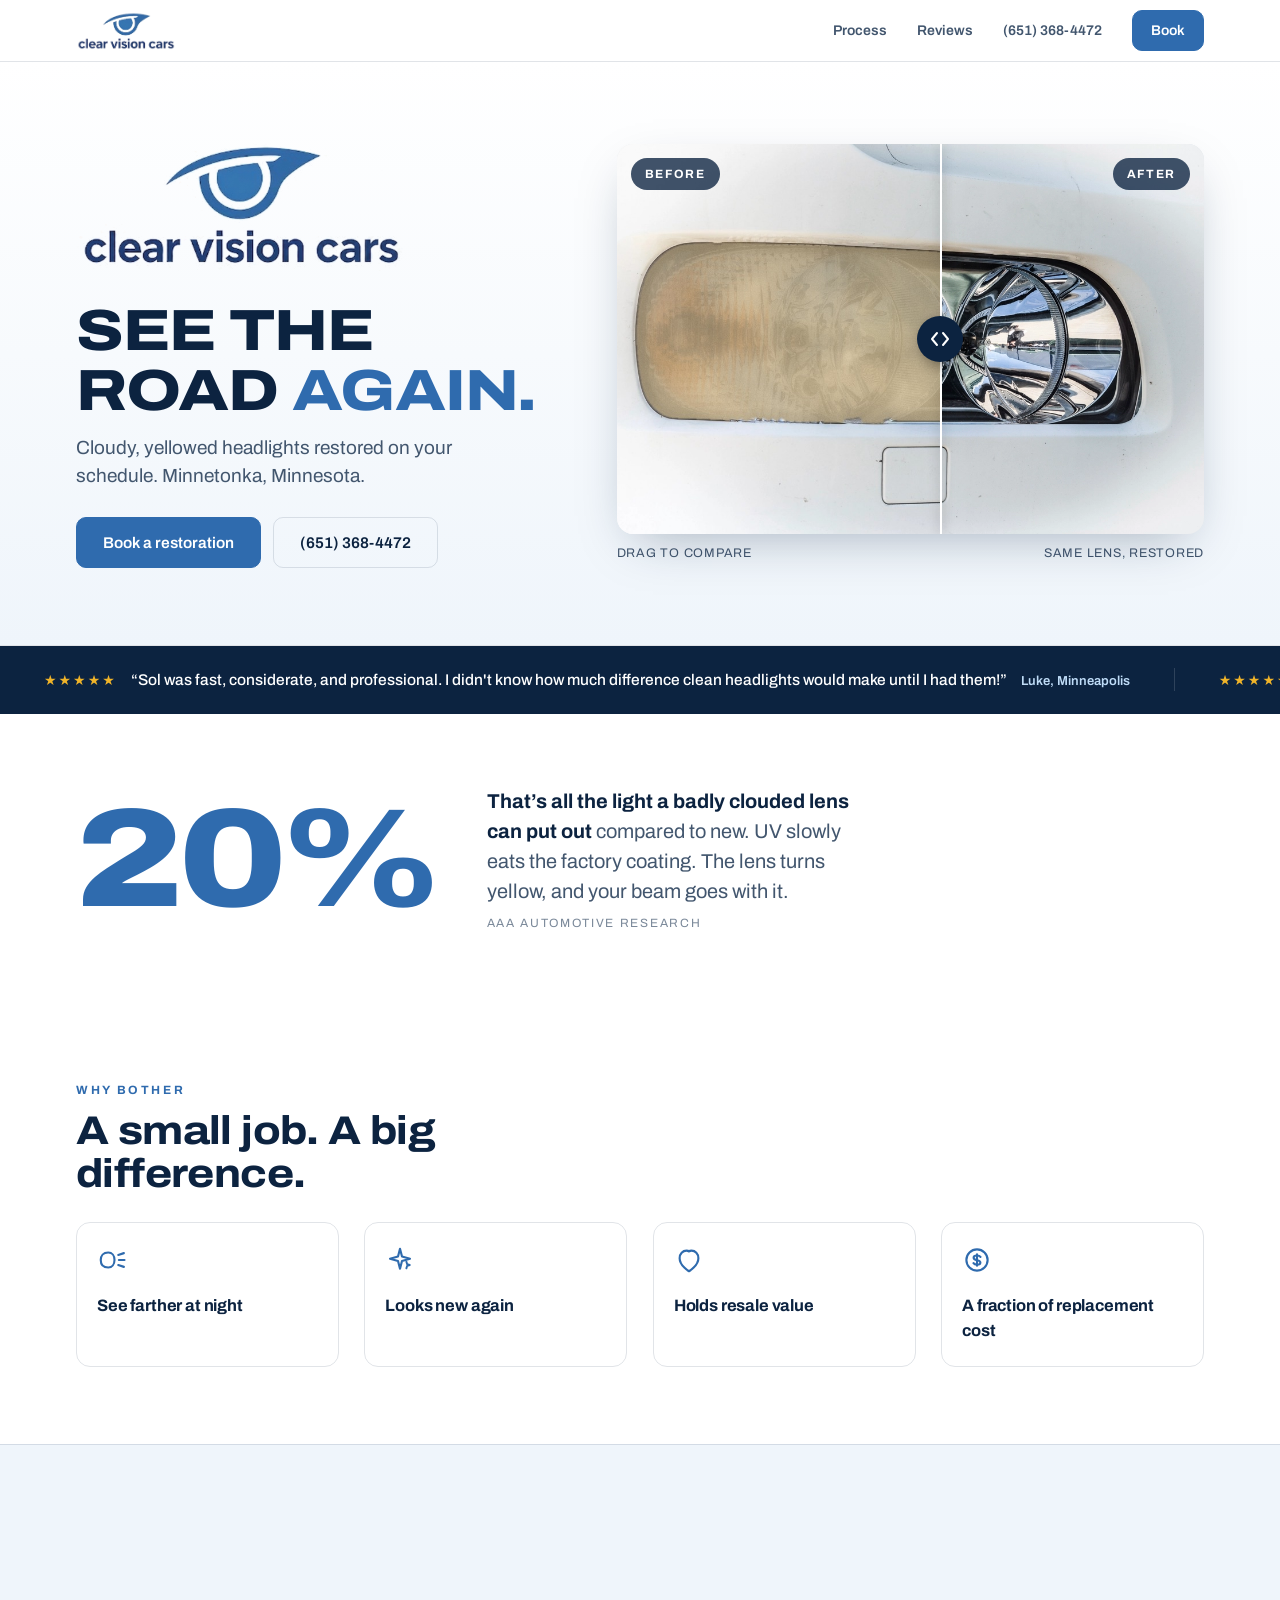
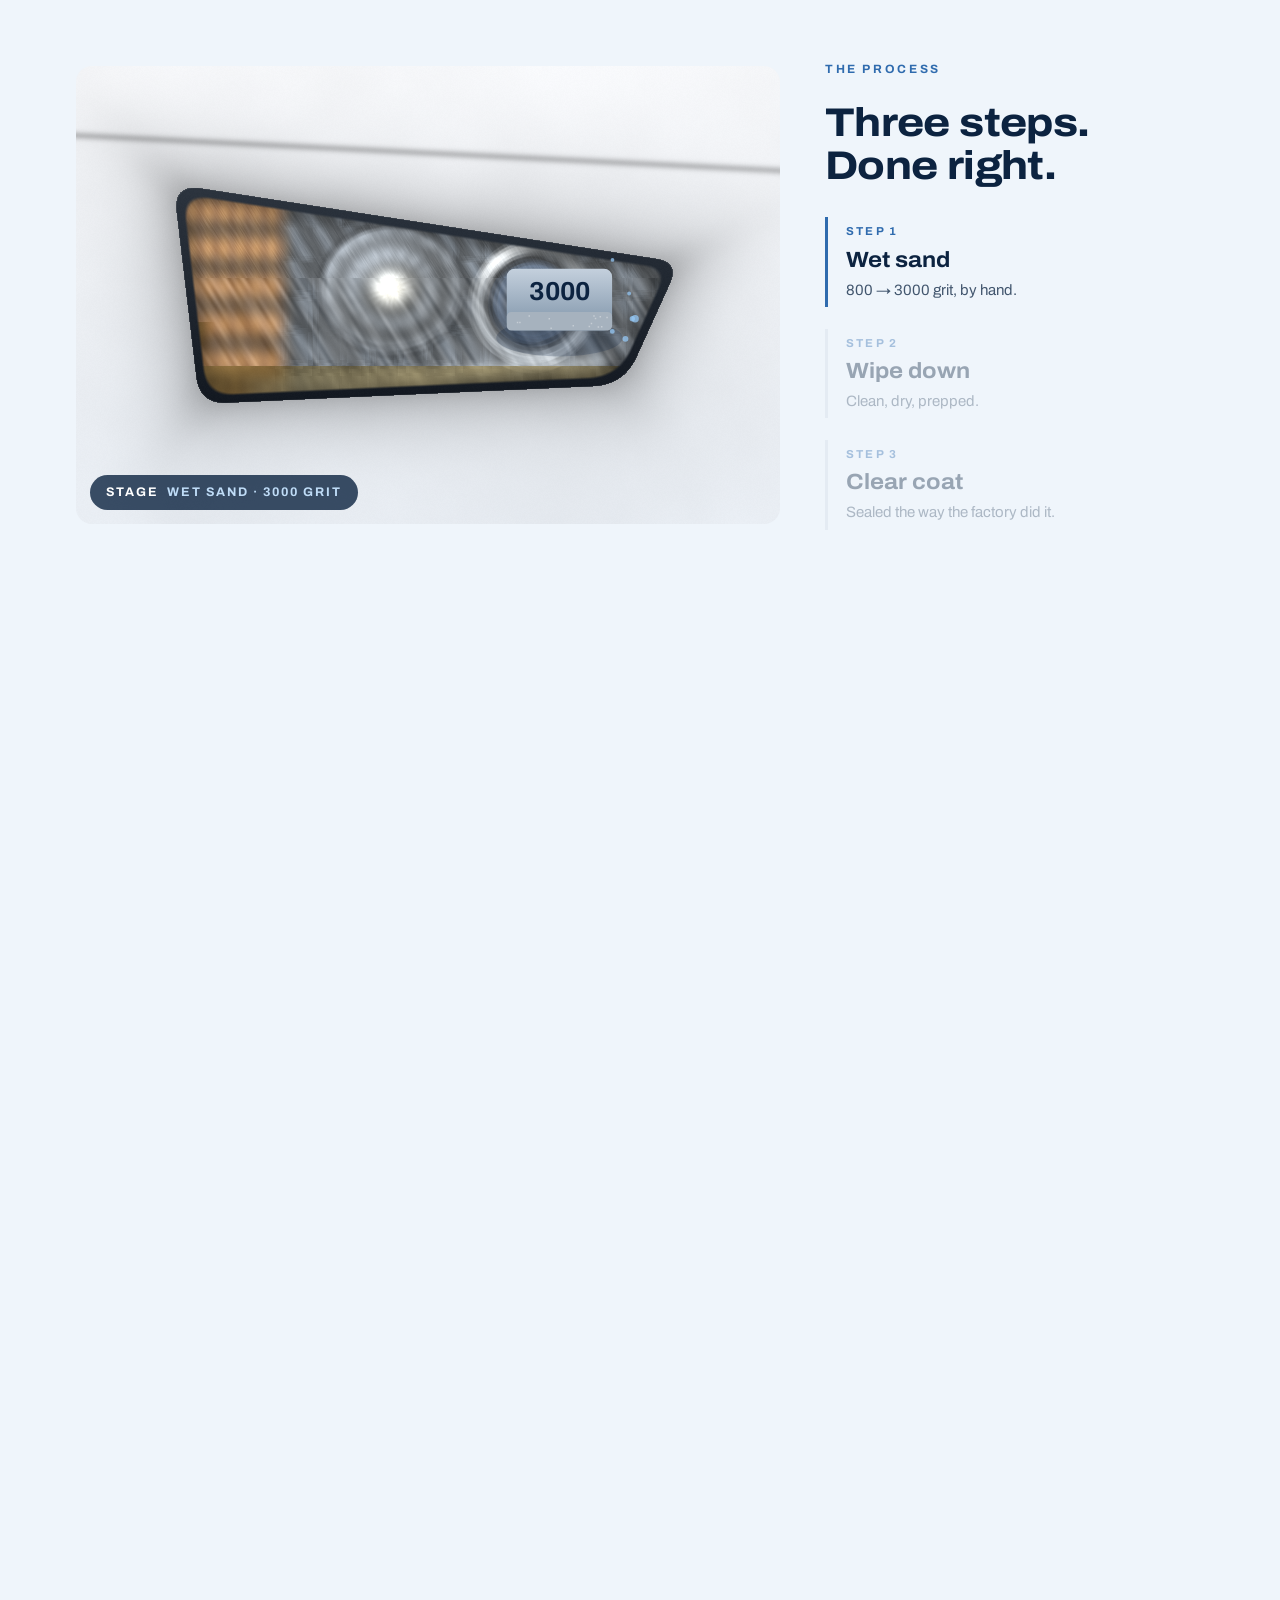
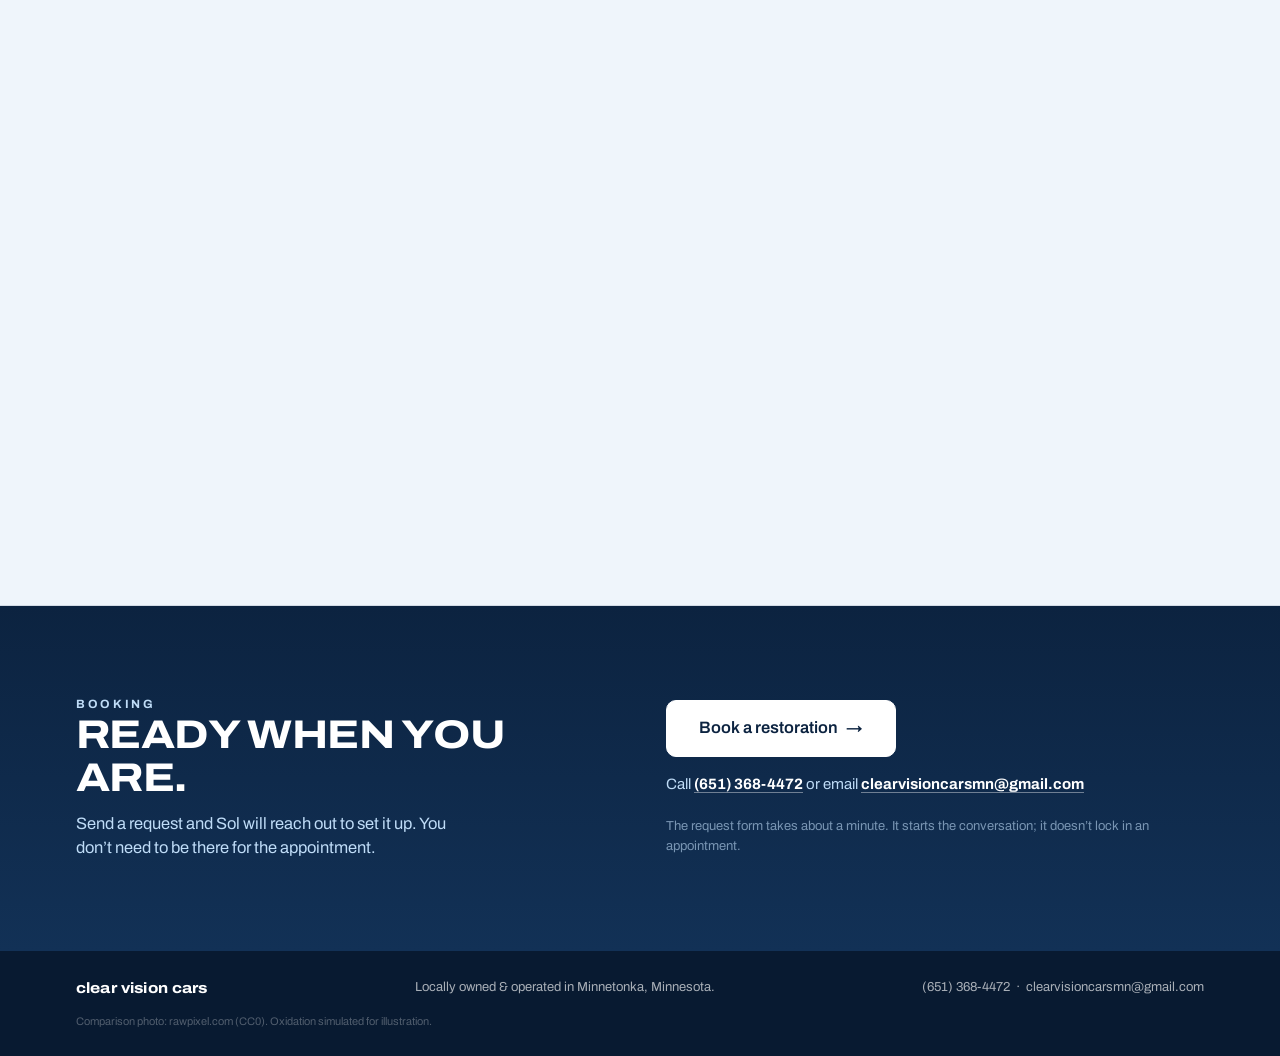
==== public/clear-vision-cars/index.html @ 7a72318c "Serve Clear Vision Cars from subpath" ====
<!doctype html>
<html lang="en">
<head>
<meta charset="utf-8">
<meta name="viewport" content="width=device-width, initial-scale=1">
<title>Clear Vision Cars — Headlight Restoration · Minnetonka, MN</title>
<meta name="description" content="Headlight restoration in Minnetonka, Minnesota. Wet-sanded 800 to 3000 grit, wiped down, sealed with a fresh clear coat. Book in a minute.">
<link rel="icon" href="assets/logo.png">
<link rel="preconnect" href="https://fonts.googleapis.com">
<link rel="preconnect" href="https://fonts.gstatic.com" crossorigin>
<link href="https://fonts.googleapis.com/css2?family=Archivo:ital,wdth,wght@0,62..125,100..900;1,62..125,100..900&display=swap" rel="stylesheet">
<style>
:root{
  --bg:#FFFFFF; --bg2:#EFF5FB; --ink:#0C2340; --ink2:#42566E; --line:rgba(12,35,64,.12);
  --blue:#2F6BAE; --blue2:#1E4E86; --navy:#0C2340; --ice:#BFDCF7;
  --sans:"Archivo", "Segoe UI", system-ui, sans-serif;
}
*{margin:0;padding:0;box-sizing:border-box}
html{scroll-behavior:smooth}
body{background:var(--bg);color:var(--ink);font-family:var(--sans);font-size:16.5px;line-height:1.5;
  -webkit-font-smoothing:antialiased}
::selection{background:var(--blue);color:#fff}
a{color:inherit}
img{display:block}
.btn{display:inline-flex;align-items:center;gap:8px;background:var(--blue);color:#fff;text-decoration:none;
  font-weight:600;font-size:15.5px;padding:13px 26px;border-radius:10px;border:1.5px solid var(--blue);
  transition:background .2s,border-color .2s,transform .15s}
.btn:hover{background:var(--blue2);border-color:var(--blue2);transform:translateY(-1px)}
.btn.ghost{background:transparent;color:var(--ink);border-color:var(--line)}
.btn.ghost:hover{background:var(--bg2);transform:translateY(-1px)}
.kick{font-size:12px;font-weight:700;letter-spacing:.22em;text-transform:uppercase;color:var(--blue)}
h2{font-weight:750;font-stretch:112%;font-size:clamp(26px,3.4vw,40px);letter-spacing:-.015em;line-height:1.08}

/* header */
header{position:sticky;top:0;z-index:50;background:rgba(255,255,255,.92);backdrop-filter:blur(8px);
  border-bottom:1px solid var(--line)}
.hwrap{max-width:1200px;margin:0 auto;padding:10px clamp(16px,3vw,36px);display:flex;align-items:center;gap:18px}
.hlogo img{height:40px;width:auto}
header nav{margin-left:auto;display:flex;align-items:center;gap:clamp(14px,2.4vw,30px)}
header nav a{font-size:14px;font-weight:600;text-decoration:none;color:var(--ink2)}
header nav a:hover{color:var(--blue)}
header nav .btn{padding:9px 18px;font-size:14px}
@media (max-width:680px){ header nav a:not(.btn){display:none} }

/* hero */
.hero{background:linear-gradient(180deg,#FFFFFF 0%,#EFF5FB 100%);border-bottom:1px solid var(--line)}
.hgrid{max-width:1200px;margin:0 auto;padding:clamp(36px,6vw,84px) clamp(16px,3vw,36px);
  display:grid;grid-template-columns:5fr 6fr;gap:clamp(28px,4vw,64px);align-items:center}
@media (max-width:900px){ .hgrid{grid-template-columns:1fr} }
.hero .biglogo{width:clamp(230px,26vw,330px);height:auto;margin-bottom:clamp(18px,3vw,30px)}
h1{font-weight:800;font-stretch:118%;font-size:clamp(34px,4.6vw,58px);letter-spacing:-.02em;line-height:1.02;
  text-transform:uppercase}
h1 span{color:var(--blue)}
.hero p.sub{margin-top:14px;font-size:clamp(16px,1.5vw,19px);color:var(--ink2);max-width:38ch}
.hcta{margin-top:26px;display:flex;flex-wrap:wrap;gap:12px;align-items:center}

/* before/after slider */
.ba{position:relative;border-radius:16px;overflow:hidden;box-shadow:0 18px 50px -18px rgba(12,35,64,.35);
  user-select:none;-webkit-user-select:none;touch-action:pan-y;background:#dfe6ee}
.ba img.after{width:100%;height:auto;aspect-ratio:1024/679;object-fit:cover;pointer-events:none}
.ba .bwrap{position:absolute;top:0;left:0;height:100%;width:55%;overflow:hidden;pointer-events:none}
.ba .bwrap img{height:100%;width:auto;max-width:none;display:block}
.ba .chip{position:absolute;top:14px;z-index:3;background:rgba(12,35,64,.78);color:#fff;font-size:12px;
  font-weight:700;letter-spacing:.14em;padding:7px 14px;border-radius:999px;pointer-events:none}
.ba .chip.b{left:14px}
.ba .chip.a{right:14px}
.ba .div{position:absolute;top:0;bottom:0;width:2.5px;background:#fff;z-index:2;
  box-shadow:0 0 12px rgba(0,0,0,.4);pointer-events:none}
.ba .knob{position:absolute;top:50%;z-index:3;width:46px;height:46px;border-radius:50%;background:var(--navy);
  transform:translate(-50%,-50%);display:flex;align-items:center;justify-content:center;color:#fff;
  box-shadow:0 4px 14px rgba(0,0,0,.35);cursor:ew-resize;pointer-events:none}
.ba::after{content:"";position:absolute;inset:0;cursor:ew-resize}
.bacap{margin-top:10px;font-size:12.5px;color:var(--ink2);letter-spacing:.06em;text-transform:uppercase;
  display:flex;justify-content:space-between}

/* reviews marquee */
.marq{background:var(--navy);color:#fff;overflow:hidden;padding:22px 0}
.mtrack{display:inline-flex;gap:0;white-space:nowrap;animation:marq 36s linear infinite;width:max-content}
.marq:hover .mtrack{animation-play-state:paused}
@keyframes marq{to{transform:translateX(-50%)}}
.rev{display:inline-flex;align-items:baseline;gap:14px;padding:0 44px;border-right:1px solid rgba(255,255,255,.14)}
.rev .stars{color:#F0B429;font-size:14px;letter-spacing:2px}
.rev .q{font-size:15.5px;font-weight:500}
.rev .who{font-size:13px;color:var(--ice);font-weight:600}
@media (prefers-reduced-motion:reduce){ .mtrack{animation:none} .marq{overflow-x:auto} }

/* stat band */
.stat{background:var(--bg)}
.statwrap{max-width:1200px;margin:0 auto;padding:clamp(40px,6vw,72px) clamp(16px,3vw,36px);
  display:flex;flex-wrap:wrap;align-items:center;gap:clamp(20px,4vw,54px)}
.statwrap .n{font-weight:850;font-stretch:120%;font-size:clamp(72px,11vw,140px);line-height:.9;
  letter-spacing:-.03em;color:var(--blue);flex-shrink:0}
.statwrap p{font-size:clamp(16px,1.6vw,20px);color:var(--ink2);max-width:34ch}
.statwrap p b{color:var(--ink)}
.statwrap .src{display:block;margin-top:8px;font-size:12px;letter-spacing:.14em;text-transform:uppercase;color:var(--ink2);opacity:.7}

/* process */
#process{background:var(--bg2);border-top:1px solid var(--line);border-bottom:1px solid var(--line)}
.proc{position:relative;height:440vh}
.psticky{position:sticky;top:0;height:100vh;height:100svh;display:flex;align-items:center;overflow:hidden}
.pinner{width:100%;max-width:1200px;margin:0 auto;padding:0 clamp(16px,3vw,36px);
  display:grid;grid-template-columns:13fr 7fr;gap:clamp(20px,3.5vw,56px);align-items:center}
.stagewrap{position:relative}
#lens,#tools{width:100%;aspect-ratio:16/10.4;display:block;max-height:66vh;border-radius:16px}
#tools{position:absolute;inset:0;pointer-events:none}
.stagechip{position:absolute;left:14px;bottom:14px;background:rgba(12,35,64,.8);color:#fff;
  font-size:12.5px;font-weight:700;letter-spacing:.16em;padding:8px 16px;border-radius:999px;pointer-events:none}
.stagechip b{color:var(--ice);font-weight:700}
.psteps{display:flex;flex-direction:column;gap:clamp(14px,2.4vh,26px)}
.pk{margin-bottom:2px}
.psteps h2{margin-bottom:8px}
.pstep{border-left:3px solid var(--line);padding:6px 0 6px 18px;opacity:.38;transition:opacity .4s,border-color .4s}
.pstep.on{opacity:1;border-color:var(--blue)}
.pstep .sn{font-size:11.5px;font-weight:700;letter-spacing:.2em;color:var(--blue)}
.pstep h3{font-weight:700;font-stretch:108%;font-size:clamp(17px,1.8vw,22px);margin:3px 0 2px}
.pstep p{color:var(--ink2);font-size:15px}
@media (max-width:900px){
  .pinner{grid-template-columns:1fr;gap:14px;align-content:center}
  #lens,#tools{max-height:40vh;aspect-ratio:16/10.4}
  .psteps h2{font-size:22px}
  .pstep p{font-size:13.5px}
}

/* benefits */
.why{background:var(--bg)}
.whywrap{max-width:1200px;margin:0 auto;padding:clamp(44px,6vw,80px) clamp(16px,3vw,36px)}
.wgrid{display:grid;grid-template-columns:repeat(4,1fr);gap:clamp(14px,2vw,28px);margin-top:26px}
@media (max-width:820px){ .wgrid{grid-template-columns:repeat(2,1fr)} }
.w{border:1px solid var(--line);border-radius:14px;padding:22px 20px;transition:border-color .2s,transform .2s,box-shadow .2s}
.w:hover{border-color:var(--blue);transform:translateY(-3px);box-shadow:0 12px 30px -16px rgba(12,35,64,.3)}
.w svg{width:30px;height:30px;stroke:var(--blue);fill:none;stroke-width:1.7;stroke-linecap:round;stroke-linejoin:round;margin-bottom:12px}
.w h3{font-weight:700;font-size:16.5px;letter-spacing:-.01em}

/* booking */
#book{background:linear-gradient(180deg,#0C2340,#123156)}
.bwrap2{max-width:1200px;margin:0 auto;padding:clamp(50px,7vw,96px) clamp(16px,3vw,36px);
  display:grid;grid-template-columns:1fr 1fr;gap:clamp(24px,4vw,60px);align-items:center;color:#fff}
@media (max-width:820px){ .bwrap2{grid-template-columns:1fr} }
#book h2{color:#fff;text-transform:uppercase;font-stretch:116%}
#book p{color:var(--ice);margin-top:12px;font-size:16.5px;max-width:44ch}
#book .btn{background:#fff;color:var(--navy);border-color:#fff;font-size:16.5px;padding:15px 32px}
#book .btn:hover{background:var(--ice);border-color:var(--ice)}
#book .call{margin-top:16px;font-size:15px;color:var(--ice)}
#book .call a{color:#fff;font-weight:700;text-decoration:none;border-bottom:1.5px solid rgba(255,255,255,.4)}
#book .call a:hover{border-color:#fff}
#book .fine{margin-top:22px;font-size:13px;color:rgba(191,220,247,.6)}

/* footer */
footer{background:#081A31;color:rgba(255,255,255,.65)}
.fwrap{max-width:1200px;margin:0 auto;padding:26px clamp(16px,3vw,36px);display:flex;flex-wrap:wrap;
  justify-content:space-between;align-items:center;gap:10px;font-size:13px}
.fmark{font-weight:750;font-stretch:112%;color:#fff;font-size:15px;letter-spacing:.01em}
footer a{color:inherit;text-decoration:none}
footer a:hover{color:#fff}
.fcontact a{white-space:nowrap}
.fcredit{width:100%;font-size:11px;opacity:.45;margin-top:4px}
#pyro{cursor:default}

/* reveal */
.rv{opacity:0;transform:translateY(14px);transition:opacity .7s ease,transform .7s ease}
.rv.in{opacity:1;transform:none}
@media (prefers-reduced-motion:reduce){ html{scroll-behavior:auto} .rv{transition:none;opacity:1;transform:none} }

#fw{position:fixed;inset:0;z-index:200;pointer-events:none;display:none}
</style>
</head>
<body>

<header>
  <div class="hwrap">
    <a class="hlogo" href="#top" aria-label="Clear Vision Cars"><img src="assets/logo.png" alt="Clear Vision Cars"></a>
    <nav>
      <a href="#process">Process</a>
      <a href="#reviews">Reviews</a>
      <a href="tel:+16513684472">(651) 368-4472</a>
      <a class="btn" href="https://docs.google.com/forms/d/e/1FAIpQLSciSpZyI2kTbDq9lTqUa61PR_cCRKOzuXVrTm6bC0Iv6xuK6Q/viewform" target="_blank" rel="noopener">Book</a>
    </nav>
  </div>
</header>

<section class="hero" id="top">
  <div class="hgrid">
    <div>
      <img class="biglogo" src="assets/logo.png" alt="Clear Vision Cars — headlight restoration">
      <h1>See the road <span>again.</span></h1>
      <p class="sub">Cloudy, yellowed headlights restored on your schedule. Minnetonka, Minnesota.</p>
      <div class="hcta">
        <a class="btn" href="https://docs.google.com/forms/d/e/1FAIpQLSciSpZyI2kTbDq9lTqUa61PR_cCRKOzuXVrTm6bC0Iv6xuK6Q/viewform" target="_blank" rel="noopener">Book a restoration</a>
        <a class="btn ghost" href="tel:+16513684472">(651) 368-4472</a>
      </div>
    </div>
    <div>
      <div class="ba" id="ba" aria-label="Before and after comparison — drag to compare">
        <img class="after" id="baAfter" src="assets/headlight-after.jpg" alt="Restored headlight">
        <div class="bwrap" id="baWrap"><img src="assets/headlight-before.jpg" alt="Oxidized headlight before restoration"></div>
        <div class="chip b">BEFORE</div>
        <div class="chip a">AFTER</div>
        <div class="div" id="baDiv"></div>
        <div class="knob" id="baKnob">
          <svg width="20" height="20" viewBox="0 0 20 20" fill="none" stroke="#fff" stroke-width="2" stroke-linecap="round" stroke-linejoin="round"><path d="M7 4 L2 10 L7 16"/><path d="M13 4 L18 10 L13 16"/></svg>
        </div>
      </div>
      <div class="bacap"><span>Drag to compare</span><span>Same lens, restored</span></div>
    </div>
  </div>
</section>

<div class="marq" id="reviews" aria-label="Customer reviews">
  <div class="mtrack" id="mtrack">
    <!-- Reviews render from assets/reviews.json (see HOW-TO-EDIT.txt). This is the fallback. -->
    <span class="rev"><span class="stars">★★★★★</span><span class="q">&ldquo;Sol was fast, considerate, and professional. I didn&rsquo;t know how much difference clean headlights would make until I had them!&rdquo;</span><span class="who">Luke, Minneapolis</span></span>
    <span class="rev"><span class="stars">★★★★★</span><span class="q">&ldquo;Looks brand new. Should&rsquo;ve done it years ago.&rdquo;</span><span class="who">R.S., St. Louis Park</span></span>
  </div>
</div>

<section class="stat">
  <div class="statwrap">
    <div class="n rv">20%</div>
    <p class="rv"><b>That&rsquo;s all the light a badly clouded lens can put out</b> compared to new.
    UV slowly eats the factory coating. The lens turns yellow, and your beam goes with it.
    <span class="src">AAA Automotive Research</span></p>
  </div>
</section>

<section class="why">
  <div class="whywrap">
    <div class="kick rv">Why bother</div>
    <h2 class="rv" style="margin-top:10px;max-width:18ch">A small job. A big difference.</h2>
    <div class="wgrid">
      <div class="w rv">
        <svg viewBox="0 0 24 24"><path d="M9 6 C5 6 3 8.5 3 12 C3 15.5 5 18 9 18 C12 18 14 15.5 14 12 C14 8.5 12 6 9 6 Z"/><path d="M17 8 L21.5 6.5"/><path d="M17.5 12 L22 12"/><path d="M17 16 L21.5 17.5"/></svg>
        <h3>See farther at night</h3>
      </div>
      <div class="w rv">
        <svg viewBox="0 0 24 24"><path d="M12 3 L13.6 9.2 L20 11 L13.6 12.8 L12 19 L10.4 12.8 L4 11 L10.4 9.2 Z"/><path d="M19 17 L19.7 19.3 L22 20 L19.7 20.7 L19 23"  transform="translate(0,-2) scale(0.9)"/></svg>
        <h3>Looks new again</h3>
      </div>
      <div class="w rv">
        <svg viewBox="0 0 24 24"><path d="M12 21 C12 21 4.5 16.5 4.5 10.5 C4.5 7 7 4.5 10 4.5 C11 4.5 11.7 4.8 12 5.2 C12.3 4.8 13 4.5 14 4.5 C17 4.5 19.5 7 19.5 10.5 C19.5 16.5 12 21 12 21 Z" transform="rotate(0)" /></svg>
        <h3>Holds resale value</h3>
      </div>
      <div class="w rv">
        <svg viewBox="0 0 24 24"><circle cx="12" cy="12" r="8.5"/><path d="M12 7.5 L12 16.5"/><path d="M14.8 9.5 C14.8 9.5 14 8.4 12 8.4 C10 8.4 9.3 9.4 9.3 10.2 C9.3 12.9 14.7 11.4 14.7 13.9 C14.7 14.9 13.8 15.7 12 15.7 C10 15.7 9.2 14.5 9.2 14.5"/></svg>
        <h3>A fraction of replacement cost</h3>
      </div>
    </div>
  </div>
</section>

<section id="process">
  <div class="proc" id="procroot">
    <div class="psticky">
      <div class="pinner">
        <div class="stagewrap">
          <canvas id="lens" aria-label="Animation of a headlight being wet-sanded, wiped down, and clear-coated as you scroll"></canvas>
          <canvas id="tools" aria-hidden="true"></canvas>
          <div class="stagechip">STAGE&ensp;<b id="stagelab">OXIDIZED</b></div>
        </div>
        <div class="psteps">
          <div class="kick pk">The process</div>
          <h2>Three steps.<br>Done right.</h2>
          <div class="pstep" id="ps0">
            <div class="sn">STEP 1</div>
            <h3>Wet sand</h3>
            <p>800 &rarr; 3000 grit, by hand.</p>
          </div>
          <div class="pstep" id="ps1">
            <div class="sn">STEP 2</div>
            <h3>Wipe down</h3>
            <p>Clean, dry, prepped.</p>
          </div>
          <div class="pstep" id="ps2">
            <div class="sn">STEP 3</div>
            <h3>Clear coat</h3>
            <p>Sealed the way the factory did it.</p>
          </div>
        </div>
      </div>
    </div>
  </div>
</section>

<section id="book">
  <div class="bwrap2">
    <div class="rv">
      <div class="kick" style="color:var(--ice)">Booking</div>
      <h2>Ready when you are.</h2>
      <p>Send a request and Sol will reach out to set it up. You don&rsquo;t need to be there for the appointment.</p>
    </div>
    <div class="rv">
      <a class="btn" href="https://docs.google.com/forms/d/e/1FAIpQLSciSpZyI2kTbDq9lTqUa61PR_cCRKOzuXVrTm6bC0Iv6xuK6Q/viewform" target="_blank" rel="noopener">Book a restoration&ensp;&rarr;</a>
      <div class="call">Call <a href="tel:+16513684472">(651) 368-4472</a> or email <a href="mailto:clearvisioncarsmn@gmail.com">clearvisioncarsmn@gmail.com</a></div>
      <div class="fine">The request form takes about a minute. It starts the conversation; it doesn&rsquo;t lock in an appointment.</div>
    </div>
  </div>
</section>

<footer>
  <div class="fwrap">
    <span class="fmark">clear vision cars</span>
    <span>Locally owned &amp; operated in Minnetonka, Minnesota<span id="pyro">.</span></span>
    <span class="fcontact"><a href="tel:+16513684472">(651) 368-4472</a> &nbsp;·&nbsp; <a href="mailto:clearvisioncarsmn@gmail.com">clearvisioncarsmn@gmail.com</a></span>
    <span class="fcredit">Comparison photo: rawpixel.com (CC0). Oxidation simulated for illustration.</span>
  </div>
</footer>

<canvas id="fw"></canvas>

<script>
(function(){
'use strict';

var REDUCED = window.matchMedia('(prefers-reduced-motion: reduce)').matches;
function clamp(x,a,b){ return x<a?a:(x>b?b:x); }
function lerp(a,b,t){ return a+(b-a)*t; }

/* ============ before/after slider ============ */
/* The BEFORE image is pre-baked from the AFTER photo by tools-bake-oxidation.ps1.
   Swap assets/headlight-before.jpg + headlight-after.jpg for real job photos any time. */
function initBA(){
  var ba = document.getElementById('ba');
  var wrap = document.getElementById('baWrap');
  var divl = document.getElementById('baDiv');
  var knob = document.getElementById('baKnob');
  var pos = 0.55;

  function set(p){
    pos = clamp(p, 0.02, 0.98);
    wrap.style.width = (pos*100)+'%';
    divl.style.left = (pos*100)+'%';
    knob.style.left = (pos*100)+'%';
  }
  function fromEvent(e){
    var r = ba.getBoundingClientRect();
    set((e.clientX - r.left)/r.width);
  }
  var drag = false;
  ba.addEventListener('pointerdown', function(e){ drag=true; ba.setPointerCapture(e.pointerId); fromEvent(e); });
  ba.addEventListener('pointermove', function(e){ if(drag) fromEvent(e); });
  window.addEventListener('pointerup', function(){ drag=false; });
  ba.tabIndex = 0;
  ba.addEventListener('keydown', function(e){
    if(e.key==='ArrowLeft'){ set(pos-0.04); e.preventDefault(); }
    if(e.key==='ArrowRight'){ set(pos+0.04); e.preventDefault(); }
  });
  set(pos);
}

/* ============ GL helpers ============ */
function compileShader(gl, type, src, name){
  var s = gl.createShader(type);
  gl.shaderSource(s, src); gl.compileShader(s);
  if(!gl.getShaderParameter(s, gl.COMPILE_STATUS)){ console.error('[shader '+name+']', gl.getShaderInfoLog(s)); return null; }
  return s;
}
function makeProgram(gl, fsSrc, name){
  var vsSrc = '#version 300 es\nlayout(location=0) in vec2 p; out vec2 v_uv;\nvoid main(){ v_uv = p*0.5+0.5; gl_Position = vec4(p,0.0,1.0); }';
  var vs = compileShader(gl, gl.VERTEX_SHADER, vsSrc, name+'.vs');
  var fs = compileShader(gl, gl.FRAGMENT_SHADER, fsSrc, name+'.fs');
  if(!vs||!fs) return null;
  var pr = gl.createProgram();
  gl.attachShader(pr,vs); gl.attachShader(pr,fs); gl.linkProgram(pr);
  if(!gl.getProgramParameter(pr, gl.LINK_STATUS)){ console.error('[link '+name+']', gl.getProgramInfoLog(pr)); return null; }
  return pr;
}
var NOISE = [
'float hash12(vec2 p){ vec3 p3 = fract(vec3(p.xyx)*0.1031); p3 += dot(p3, p3.yzx+33.33); return fract((p3.x+p3.y)*p3.z); }',
'float vnoise(vec2 p){ vec2 i=floor(p), f=fract(p); f=f*f*(3.0-2.0*f);',
'  float a=hash12(i), b=hash12(i+vec2(1,0)), c=hash12(i+vec2(0,1)), d=hash12(i+vec2(1,1));',
'  return mix(mix(a,b,f.x), mix(c,d,f.x), f.y); }',
'float fbm(vec2 p){ float v=0.0, a=0.5; for(int i=0;i<4;i++){ v+=a*vnoise(p); p=p*2.03+vec2(17.3,9.1); a*=0.5; } return v; }'
].join('\n');

/* serpentine path constants — MUST match shader */
var PATH = { yTop:0.46, yBot:-0.50, x0:-1.10, x1:1.06, rowsSand:5, rowsWipe:3 };
function rowPos(pr, N){
  pr = clamp(pr, 0.0001, 0.9999);
  var rp = pr*N, r = Math.floor(rp), f = rp - r;
  var even = (r%2===0);
  var x = even ? PATH.x0 + (PATH.x1-PATH.x0)*f : PATH.x1 - (PATH.x1-PATH.x0)*f;
  var rowH = (PATH.yTop-PATH.yBot)/N;
  var y = PATH.yTop - (r+0.5)*rowH;
  return {x:x, y:y, row:r, f:f, dir: even?1:-1};
}

/* ============ headlight process shader ============ */
var LENS_FS = '#version 300 es\nprecision highp float;\nin vec2 v_uv; out vec4 o;\n'
+'uniform float u_time; uniform vec2 u_res; uniform vec2 u_tilt;\n'
+'uniform float u_c1; uniform float u_c2; uniform float u_c3; uniform float u_c4; uniform float u_on;\n'
+'uniform vec3 u_tool;\n'
+ NOISE + '\n'
+'float smax(float a, float b, float k){ float h = clamp(0.5+0.5*(b-a)/k, 0.0, 1.0); return mix(a,b,h) + k*h*(1.0-h); }\n'
+'float hp(vec2 p, vec2 q, vec2 n){ return dot(p-q, normalize(n)); }\n'
+'float lensSDF(vec2 p){\n'
+'  float d = hp(p, vec2(-1.05,0.42), vec2(0.32,2.07));\n'
+'  d = smax(d, hp(p, vec2(1.02,0.10), vec2(0.44,-0.20)), 0.10);\n'
+'  d = smax(d, hp(p, vec2(0.82,-0.34), vec2(0.08,-1.77)), 0.12);\n'
+'  d = smax(d, hp(p, vec2(-1.05,0.42), vec2(-0.84,-0.10)), 0.12);\n'
+'  return d - 0.055;\n'
+'}\n'
+'float covRows(vec2 p, float pr, float N){\n'
+'  if(pr <= 0.0) return 0.0;\n'
+'  if(pr >= 1.0) return 1.0;\n'
+'  float yTop=0.46; float yBot=-0.50; float x0=-1.10; float x1=1.06;\n'
+'  float rowH = (yTop-yBot)/N;\n'
+'  float ri = floor((yTop - p.y)/rowH);\n'
+'  float rp = pr*N; float rc = floor(rp); float f = fract(rp);\n'
+'  float even = mod(rc,2.0);\n'
+'  float xe = mix(mix(x0,x1,f), mix(x1,x0,f), even);\n'
+'  xe += (vnoise(p*7.0+3.0)-0.5)*0.07;\n'
+'  if(ri < rc - 0.5) return 1.0;\n'
+'  if(ri > rc + 0.5) return 0.0;\n'
+'  if(even < 0.5) return 1.0 - smoothstep(xe-0.08, xe+0.05, p.x);\n'
+'  return smoothstep(xe-0.05, xe+0.08, p.x);\n'
+'}\n'
+'vec3 interiorCol(vec2 p, vec2 tilt, float on){\n'
+'  vec2 ip = p + tilt*0.05;\n'
+'  vec3 col = mix(vec3(0.05,0.07,0.10), vec3(0.13,0.16,0.20), clamp(0.55+0.5*ip.y,0.0,1.0));\n'
+'  vec2 gc = ip*vec2(8.0,6.5);\n'
+'  vec2 gi = floor(gc); vec2 gf = fract(gc)-0.5;\n'
+'  float fh = hash12(gi);\n'
+'  float facet = 0.5+0.5*sin((gf.x*1.4+gf.y)*4.0 + fh*6.2831 + 0.6);\n'
+'  float fspec = pow(facet, 3.0);\n'
+'  col = mix(col, vec3(0.40,0.46,0.54)*(0.35+0.9*fspec) + vec3(0.08), 0.5);\n'
+'  col += vec3(0.5,0.6,0.72)*fspec*fh*0.22;\n'
+'  float rib = 0.5+0.5*sin(ip.x*90.0);\n'
+'  float amberM = smoothstep(-0.58,-0.68,ip.x);\n'
+'  vec3 amber = mix(vec3(0.55,0.22,0.03), vec3(0.98,0.55,0.10), 0.35+0.5*rib);\n'
+'  col = mix(col, amber*(0.72+0.28*sin(ip.y*38.0)), amberM*0.92);\n'
+'  vec2 rc2 = ip - vec2(-0.16,0.03);\n'
+'  float rr = length(rc2*vec2(1.0,1.12));\n'
+'  float ang = atan(rc2.y, rc2.x);\n'
+'  float bowlM = smoothstep(0.315,0.295,rr);\n'
+'  float rings = 0.5+0.5*sin(rr*52.0-1.0);\n'
+'  float spokes = 0.5+0.5*sin(ang*16.0);\n'
+'  float shade = 0.32 + 0.45*rings*(0.55+0.45*spokes) + 0.35*clamp(dot(normalize(rc2+vec2(0.0001)), vec2(-0.5,0.8)),0.0,1.0);\n'
+'  vec3 bowl = vec3(0.60,0.66,0.74)*shade;\n'
+'  bowl += vec3(1.0,0.92,0.75)*exp(-rr*rr*160.0)*(0.9+1.7*on);\n'
+'  col = mix(col, bowl, bowlM);\n'
+'  col = mix(col, vec3(0.09,0.11,0.14), clamp(smoothstep(0.335,0.315,rr)-bowlM,0.0,1.0));\n'
+'  vec2 pc = ip - vec2(0.46,-0.03);\n'
+'  float pr2 = length(pc);\n'
+'  float ringM = clamp(smoothstep(0.27,0.262,pr2) - smoothstep(0.218,0.21,pr2), 0.0, 1.0);\n'
+'  vec3 ring = vec3(0.75,0.80,0.86)*(0.45+0.55*clamp(0.5-pc.y*2.2,0.0,1.0));\n'
+'  ring += vec3(1.0)*pow(clamp(dot(normalize(pc+vec2(0.0001)), vec2(-0.6,0.8)),0.0,1.0), 6.0)*0.7;\n'
+'  col = mix(col, ring, ringM);\n'
+'  col = mix(col, vec3(0.05,0.06,0.08), clamp(smoothstep(0.218,0.19,pr2)-smoothstep(0.178,0.17,pr2),0.0,1.0));\n'
+'  float glassM = smoothstep(0.178,0.17,pr2);\n'
+'  float fres = 0.5+0.5*sin(pr2*150.0 - 2.0);\n'
+'  vec3 glass = mix(vec3(0.07,0.10,0.15), vec3(0.16,0.22,0.30), fres);\n'
+'  glass += vec3(0.30,0.50,0.80)*smoothstep(0.10,0.168,pr2)*0.45;\n'
+'  glass += vec3(0.9,0.95,1.0)*pow(clamp(1.0-pr2*7.0,0.0,1.0),2.0)*0.25;\n'
+'  col = mix(col, glass, glassM);\n'
+'  float dy = ip.y - (-0.36 + ip.x*0.045 + 0.03*sin(ip.x*2.0));\n'
+'  float drlM = exp(-dy*dy*900.0) * smoothstep(0.95,0.85,abs(ip.x*1.15));\n'
+'  col = mix(col, vec3(0.85,0.90,0.95), drlM*0.7);\n'
+'  col += vec3(0.55,0.75,1.0)*drlM*on*1.6;\n'
+'  col += vec3(1.0,0.97,0.9)*on*exp(-pr2*pr2*90.0)*2.6;\n'
+'  col += vec3(0.85,0.92,1.0)*on*exp(-pr2*pr2*14.0)*0.55;\n'
+'  col += vec3(0.9,0.95,1.0)*on*exp(-pow(pc.y*22.0,2.0))*exp(-pow(pc.x*2.6,2.0))*0.8;\n'
+'  return col;\n'
+'}\n'
+'void main(){\n'
+'  float a = u_res.x/u_res.y;\n'
+'  vec2 p = (v_uv-0.5)*vec2(a,1.0)*2.0;\n'
+'  float d = lensSDF(p);\n'
+'  vec3 body = mix(vec3(0.925,0.945,0.97), vec3(0.985,0.99,1.0), clamp(0.5+p.y*0.5,0.0,1.0));\n'
+'  body *= 1.0 - 0.05*fbm(p*2.0+7.0);\n'
+'  body *= 1.0 - 0.28*exp(-max(d,0.0)*7.0);\n'
+'  body *= 1.0 - 0.22*exp(-pow((p.y-0.62+p.x*0.05)*55.0,2.0));\n'
+'  body += vec3(0.75,0.85,1.0)*u_on*exp(-pow((p.y+0.03)*2.6,2.0))*smoothstep(0.5,1.6,p.x)*0.30;\n'
+'  vec3 col = body;\n'
+'  if(d < 0.0){\n'
+'    float c1 = covRows(p, u_c1, 5.0);\n'
+'    float c2 = covRows(p, u_c2, 5.0);\n'
+'    float c3 = covRows(p, u_c3, 3.0);\n'
+'    float xe4 = mix(-1.10, 1.06, u_c4);\n'
+'    float c4 = (u_c4<=0.0) ? 0.0 : ((u_c4>=1.0) ? 1.0 : (1.0 - smoothstep(xe4-0.06, xe4+0.06, p.x)));\n'
+'    float ox = 1.0 - c1;\n'
+'    float coarse = c1*(1.0-c2);\n'
+'    float fine = c2;\n'
+'    float slurry = max(c1*0.85, c2*0.6)*(1.0-c3);\n'
+'    float matte = c3*(1.0-c4);\n'
+'    float cured = c4;\n'
+'    float blurR = ox*0.050 + coarse*0.026 + fine*(1.0-c3)*0.016 + matte*0.011 + 0.0015;\n'
+'    vec3 icol = vec3(0.0);\n'
+'    vec2 BO[6];\n'
+'    BO[0]=vec2(0.0,0.0); BO[1]=vec2(0.85,0.30); BO[2]=vec2(-0.55,0.65); BO[3]=vec2(0.30,-0.85); BO[4]=vec2(-0.80,-0.40); BO[5]=vec2(0.15,0.90);\n'
+'    for(int i=0;i<6;i++){ icol += interiorCol(p + BO[i]*blurR, u_tilt, u_on); }\n'
+'    icol /= 6.0;\n'
+'    float iluma = dot(icol, vec3(0.35,0.45,0.20));\n'
+'    float oxTex = 0.55 + 0.6*fbm(p*4.2+11.0);\n'
+'    vec3 oxc = vec3(0.62,0.55,0.35)*(0.5+iluma*1.3)*oxTex;\n'
+'    icol = mix(icol, oxc, ox*0.74);\n'
+'    vec2 d1 = vec2(0.85,0.53); vec2 d2 = vec2(-0.53,0.85);\n'
+'    float strC = vnoise(vec2(dot(p,d1)*60.0, dot(p,d2)*6.0));\n'
+'    float strF = vnoise(vec2(dot(p,d1)*220.0, dot(p,d2)*18.0)+5.0);\n'
+'    icol += (strC-0.5)*coarse*0.34;\n'
+'    icol += (strF-0.5)*fine*(1.0-cured)*0.13;\n'
+'    vec3 slc = vec3(0.82,0.83,0.82)*(0.55+iluma*0.7);\n'
+'    icol = mix(icol, slc, clamp(slurry,0.0,1.0)*0.55);\n'
+'    icol = mix(icol, vec3(0.75,0.78,0.80)*(0.45+iluma*0.8), matte*0.30);\n'
+'    if(u_tool.z > 0.0){\n'
+'      float td = length(p-u_tool.xy);\n'
+'      icol *= 1.0 - 0.18*exp(-td*td*14.0)*u_tool.z;\n'
+'      icol += vec3(0.9)*exp(-td*td*30.0)*u_tool.z*0.10;\n'
+'    }\n'
+'    vec3 N = normalize(vec3(p.x*0.35, p.y*0.55, 1.0) + vec3(u_tilt*0.35,0.0));\n'
+'    float F = pow(1.0-abs(N.z), 2.4)*0.9 + 0.04;\n'
+'    vec3 rd = reflect(vec3(0.0,0.0,-1.0), N);\n'
+'    float env = pow(max(0.0, sin(rd.x*3.8 + rd.y*2.4 + 1.3)), 4.0)*0.7\n'
+'              + pow(max(0.0, sin(rd.x*8.0 - rd.y*2.0 - 1.8)), 36.0)*1.0;\n'
+'    icol += cured*F*env*vec3(0.85,0.92,1.0)*0.85;\n'
+'    icol += cured*pow(clamp(1.0-abs(d+0.10)*11.0,0.0,1.0),3.0)*clamp(p.y*0.9+0.35,0.0,1.0)*vec3(0.30);\n'
+'    if(u_c4>0.001 && u_c4<0.999){\n'
+'      float band = exp(-pow((p.x-xe4)*7.0,2.0));\n'
+'      icol += band*F*vec3(0.90,0.95,1.0)*0.55;\n'
+'      icol += band*vec3(0.82,0.90,1.0)*0.12;\n'
+'    }\n'
+'    icol *= 1.0 - 0.30*smoothstep(-0.12,-0.02,d)*(1.0-cured*0.4);\n'
+'    vec3 bez = mix(vec3(0.06,0.08,0.11), vec3(0.16,0.19,0.23), clamp(0.5+p.y,0.0,1.0));\n'
+'    col = mix(col, bez, smoothstep(0.010,-0.005,d));\n'
+'    col = mix(col, icol, smoothstep(-0.030,-0.045,d));\n'
+'  }\n'
+'  float gr = hash12(gl_FragCoord.xy);\n'
+'  col += (gr-0.5)*0.010;\n'
+'  col = pow(col, vec3(0.95));\n'
+'  o = vec4(col, 1.0);\n'
+'}\n';

/* ============ process: scroll + tools ============ */
function timeline(P){
  var T = {c1:0,c2:0,c3:0,c4:0,on:0,tool:null,label:'OXIDIZED',step:0};
  T.c1 = clamp((P-0.06)/0.28, 0, 1);
  T.c2 = clamp((P-0.36)/0.19, 0, 1);
  T.c3 = clamp((P-0.57)/0.11, 0, 1);
  T.c4 = clamp((P-0.70)/0.20, 0, 1);
  T.on = clamp((P-0.92)/0.06, 0, 1);
  var q;
  if(P < 0.06){ T.label='OXIDIZED'; T.step=0; }
  else if(P < 0.36){ q=rowPos(T.c1,5); T.tool={type:'sand',grit:'800',x:q.x,y:q.y,dir:q.dir}; T.label='WET SAND · 800 GRIT'; T.step=0; }
  else if(P < 0.57){ if(T.c2<1){ q=rowPos(T.c2,5); T.tool={type:'sand',grit:'3000',x:q.x,y:q.y,dir:q.dir}; } T.label='WET SAND · 3000 GRIT'; T.step=0; }
  else if(P < 0.70){ if(T.c3<1){ q=rowPos(T.c3,3); T.tool={type:'cloth',x:q.x,y:q.y,dir:q.dir}; } T.label='WIPE DOWN'; T.step=1; }
  else if(P < 0.92){ if(T.c4<1){ T.tool={type:'coat',x:lerp(-1.10,1.06,T.c4),y:0.0,dir:1}; } T.label='CLEAR COAT'; T.step=2; }
  else { T.label = (T.on>0.6)?'SEALED · LIGHTS ON':'SEALED'; T.step=2; }
  return T;
}

function initProcess(){
  var canvas = document.getElementById('lens');
  var tools = document.getElementById('tools');
  var tctx = tools.getContext('2d');
  var gl = canvas.getContext('webgl2', {antialias:true, alpha:false});
  if(!gl){ canvas.style.display='none'; tools.style.display='none'; return; }
  var pr = makeProgram(gl, LENS_FS, 'lens');
  if(!pr) { canvas.style.display='none'; return; }
  var b = gl.createBuffer();
  gl.bindBuffer(gl.ARRAY_BUFFER, b);
  gl.bufferData(gl.ARRAY_BUFFER, new Float32Array([-1,-1, 3,-1, -1,3]), gl.STATIC_DRAW);
  gl.enableVertexAttribArray(0);
  gl.vertexAttribPointer(0, 2, gl.FLOAT, false, 0, 0);
  var Ucache = {};
  function U(n){ if(!(n in Ucache)) Ucache[n]=gl.getUniformLocation(pr,n); return Ucache[n]; }

  var root = document.getElementById('procroot');
  var steps = [document.getElementById('ps0'), document.getElementById('ps1'), document.getElementById('ps2')];
  var lab = document.getElementById('stagelab');
  var P = 0, PT = 0;
  var tilt = {x:0,y:0}, tiltT = {x:0,y:0};
  var sw = document.querySelector('.stagewrap');
  sw.addEventListener('pointermove', function(e){
    var r = sw.getBoundingClientRect();
    tiltT.x = ((e.clientX-r.left)/r.width - 0.5)*1.5;
    tiltT.y = (0.5 - (e.clientY-r.top)/r.height)*1.5;
  });
  sw.addEventListener('pointerleave', function(){ tiltT.x=0; tiltT.y=0; });

  function resize(){
    var dpr = Math.min(window.devicePixelRatio||1, 1.75);
    var w = Math.round(canvas.clientWidth*dpr), h = Math.round(canvas.clientHeight*dpr);
    if(w>0 && h>0 && (w!==canvas.width || h!==canvas.height)){
      canvas.width=w; canvas.height=h; tools.width=w; tools.height=h;
    }
  }
  function updateP(){
    var r = root.getBoundingClientRect();
    var span = r.height - window.innerHeight;
    PT = span>0 ? clamp(-r.top/span, 0, 1) : 0;
  }
  window.addEventListener('scroll', updateP, {passive:true});
  window.addEventListener('resize', resize);

  /* lens-space -> canvas px */
  function L2P(x, y, W, H){
    var a = W/H;
    return { x:(x/(2*a)+0.5)*W, y:(0.5 - y/2)*H, s:H/2 };
  }
  function rrect(x,y,w,h,r){
    tctx.beginPath();
    tctx.moveTo(x+r,y); tctx.arcTo(x+w,y,x+w,y+h,r); tctx.arcTo(x+w,y+h,x,y+h,r);
    tctx.arcTo(x,y+h,x,y,r); tctx.arcTo(x,y,x+w,y,r); tctx.closePath();
  }
  function drawTools(T, t){
    var W = tools.width, H = tools.height;
    tctx.clearRect(0,0,W,H);
    if(!T.tool) return;
    var pt = L2P(T.tool.x, T.tool.y, W, H);
    var s = pt.s;
    tctx.save();
    tctx.translate(pt.x, pt.y);
    if(T.tool.type === 'sand'){
      var bw = 0.46*s, bh = 0.27*s;
      tctx.rotate(-0.05 + 0.05*Math.sin(t*10));
      tctx.fillStyle = 'rgba(12,35,64,0.22)';
      tctx.beginPath(); tctx.ellipse(0, bh*0.62, bw*0.60, bh*0.30, 0, 0, 6.2832); tctx.fill();
      var g = tctx.createLinearGradient(0,-bh/2,0,bh/2);
      g.addColorStop(0,'#C4D0DD'); g.addColorStop(0.75,'#8FA2B5'); g.addColorStop(1,'#6E8296');
      tctx.fillStyle = g; rrect(-bw/2,-bh/2,bw,bh, s*0.035); tctx.fill();
      tctx.fillStyle = (T.tool.grit==='800') ? '#4C5866' : '#A6B2BE';
      rrect(-bw/2, bh/2 - bh*0.30, bw, bh*0.30, s*0.02); tctx.fill();
      tctx.fillStyle = 'rgba(255,255,255,0.35)';
      for(var i=0;i<14;i++){ tctx.fillRect(-bw/2 + Math.random()*bw, bh/2-bh*0.28 + Math.random()*bh*0.24, 1.5, 1.5); }
      tctx.fillStyle = '#0C2340';
      tctx.font = '700 ' + Math.round(bh*0.42) + 'px Archivo, sans-serif';
      tctx.textAlign = 'center'; tctx.textBaseline = 'middle';
      tctx.fillText(T.tool.grit, 0, -bh*0.12);
      tctx.fillStyle = 'rgba(150,200,245,0.75)';
      for(var j=0;j<6;j++){
        var dx = (T.tool.dir||1) * (bw*0.5 + Math.random()*bw*0.35);
        tctx.beginPath(); tctx.arc(dx, (Math.random()-0.5)*bh*1.3, 1.6+Math.random()*2.2, 0, 6.2832); tctx.fill();
      }
    } else if(T.tool.type === 'cloth'){
      tctx.rotate(0.10*Math.sin(t*6));
      tctx.fillStyle = 'rgba(12,35,64,0.16)';
      tctx.beginPath(); tctx.ellipse(0, 0.12*s, 0.26*s, 0.12*s, 0, 0, 6.2832); tctx.fill();
      tctx.fillStyle = '#F2F5F8';
      tctx.beginPath();
      tctx.ellipse(-0.07*s, 0, 0.16*s, 0.11*s, -0.4, 0, 6.2832);
      tctx.ellipse(0.05*s, -0.02*s, 0.17*s, 0.12*s, 0.3, 0, 6.2832);
      tctx.ellipse(0.02*s, 0.05*s, 0.15*s, 0.10*s, 0.1, 0, 6.2832);
      tctx.fill();
      tctx.strokeStyle = 'rgba(120,140,160,0.55)'; tctx.lineWidth = Math.max(1, s*0.008);
      tctx.beginPath(); tctx.moveTo(-0.16*s, 0.02*s); tctx.quadraticCurveTo(-0.02*s, -0.07*s, 0.14*s, 0.01*s); tctx.stroke();
      tctx.beginPath(); tctx.moveTo(-0.12*s, 0.07*s); tctx.quadraticCurveTo(0.02*s, 0.00*s, 0.15*s, 0.07*s); tctx.stroke();
    } else if(T.tool.type === 'coat'){
      var dir = T.tool.dir||1;
      var pw = 0.34*s, ph = 0.23*s;
      tctx.rotate(-0.04);
      // wet clear-coat sheen freshly laid down behind the pad
      var tg = tctx.createRadialGradient(-dir*pw*0.9,0,0, -dir*pw*0.9,0, pw*1.7);
      tg.addColorStop(0,'rgba(222,236,252,0.32)');
      tg.addColorStop(1,'rgba(222,236,252,0)');
      tctx.fillStyle = tg;
      tctx.beginPath(); tctx.ellipse(-dir*pw*0.9, 0, pw*1.7, ph*1.15, 0, 0, 6.2832); tctx.fill();
      // contact shadow
      tctx.fillStyle = 'rgba(12,35,64,0.20)';
      tctx.beginPath(); tctx.ellipse(0, ph*0.6, pw*0.58, ph*0.30, 0, 0, 6.2832); tctx.fill();
      // foam applicator pad
      var pg = tctx.createLinearGradient(0,-ph/2,0,ph/2);
      pg.addColorStop(0,'#5B8FD0'); pg.addColorStop(1,'#31659F');
      tctx.fillStyle = pg; rrect(-pw/2,-ph/2,pw,ph, s*0.05); tctx.fill();
      tctx.fillStyle = 'rgba(255,255,255,0.16)';
      rrect(-pw/2, ph/2-ph*0.34, pw, ph*0.34, s*0.03); tctx.fill();
      // handle
      tctx.fillStyle = '#0C2340';
      rrect(-pw*0.13, -ph/2 - 0.10*s, pw*0.26, 0.11*s, s*0.015); tctx.fill();
      // fresh gloss beading at the leading edge
      tctx.fillStyle = 'rgba(238,247,255,0.85)';
      for(var m=0;m<4;m++){
        tctx.beginPath();
        tctx.arc(dir*(pw*0.5 + Math.random()*pw*0.28), (Math.random()-0.5)*ph, 1.1+Math.random()*1.5, 0, 6.2832);
        tctx.fill();
      }
    }
    tctx.restore();
  }

  var visible = true;
  new IntersectionObserver(function(en){ visible = en[0].isIntersecting; }, {threshold:0}).observe(canvas);
  var t0 = performance.now();
  var S = {c1:0,c2:0,c3:0,c4:0,on:0};
  document.addEventListener('visibilitychange', function(){
    if(!document.hidden){
      updateP(); P = PT;
      var T = timeline(P);
      S.c1=T.c1; S.c2=T.c2; S.c3=T.c3; S.c4=T.c4; S.on=T.on;
    }
  });

  function frame(nowMs){
    requestAnimationFrame(frame);
    if(!visible || document.hidden) return;
    resize(); updateP();
    var t = (nowMs-t0)/1000;
    P = lerp(P, PT, 0.14);
    var T = timeline(P);
    S.c1 = lerp(S.c1, T.c1, 0.25); S.c2 = lerp(S.c2, T.c2, 0.25);
    S.c3 = lerp(S.c3, T.c3, 0.25); S.c4 = lerp(S.c4, T.c4, 0.25);
    S.on = lerp(S.on, T.on, 0.10);
    tilt.x = lerp(tilt.x, REDUCED?0:tiltT.x, 0.07);
    tilt.y = lerp(tilt.y, REDUCED?0:tiltT.y, 0.07);
    if(lab.textContent !== T.label) lab.textContent = T.label;
    for(var i=0;i<3;i++) steps[i].classList.toggle('on', i===T.step);

    gl.viewport(0,0,canvas.width,canvas.height);
    gl.useProgram(pr);
    gl.uniform1f(U('u_time'), t);
    gl.uniform2f(U('u_res'), canvas.width, canvas.height);
    gl.uniform2f(U('u_tilt'), tilt.x, tilt.y);
    gl.uniform1f(U('u_c1'), S.c1); gl.uniform1f(U('u_c2'), S.c2);
    gl.uniform1f(U('u_c3'), S.c3); gl.uniform1f(U('u_c4'), S.c4);
    gl.uniform1f(U('u_on'), S.on);
    if(T.tool && (T.tool.type==='sand' || T.tool.type==='cloth')){
      gl.uniform3f(U('u_tool'), T.tool.x, T.tool.y, 1.0);
    } else {
      gl.uniform3f(U('u_tool'), 0.0, 0.0, 0.0);
    }
    gl.drawArrays(gl.TRIANGLES, 0, 3);
    drawTools(T, t);
  }
  resize();
  requestAnimationFrame(frame);
}

/* ============ marquee (reviews from assets/reviews.json) ============ */
function initMarquee(){
  var tr = document.getElementById('mtrack');
  var marq = tr.parentElement;
  var FALLBACK = [
    {stars:5, quote:"Sol was fast, considerate, and professional. I didn't know how much difference clean headlights would make until I had them!", name:"Luke", place:"Minneapolis"},
    {stars:5, quote:"Looks brand new. Should've done it years ago.", name:"R.S.", place:"St. Louis Park"}
  ];
  function esc(s){ return String(s==null?'':s).replace(/&/g,'&amp;').replace(/</g,'&lt;').replace(/>/g,'&gt;'); }
  function item(r){
    var n = Math.max(1, Math.min(5, r.stars||5)), stars='';
    for(var i=0;i<n;i++) stars+='★';
    var who = esc(r.name); if(r.place) who += ', '+esc(r.place);
    return '<span class="rev"><span class="stars">'+stars+'</span><span class="q">“'+esc(r.quote)+'”</span><span class="who">'+who+'</span></span>';
  }
  function render(list){
    if(!Array.isArray(list) || !list.length) list = FALLBACK;
    var base = list.map(item).join('');
    tr.innerHTML = base;
    var guard=0;
    while(tr.scrollWidth < marq.clientWidth + 40 && guard<12){ tr.innerHTML += base; guard++; }
    var groupW = tr.scrollWidth;
    tr.innerHTML = tr.innerHTML + tr.innerHTML;   /* duplicate for seamless -50% loop */
    if(!REDUCED && groupW > 0) tr.style.animationDuration = Math.max(18, groupW/60).toFixed(1)+'s';
  }
  render(FALLBACK);   /* immediate — works offline / on file:// */
  if(window.fetch){
    fetch('assets/reviews.json', {cache:'no-store'})
      .then(function(r){ return r.ok ? r.json() : null; })
      .then(function(d){ if(d) render(d); })
      .catch(function(){});
  }
}

/* ============ fireworks (you know where) ============ */
function initFireworks(){
  var cv = document.getElementById('fw');
  var fx = cv.getContext('2d');
  var parts = [], rockets = [], running = false;
  var COLORS = ['#FFFFFF','#9CC4EC','#2F6BAE','#F0B429'];
  function boom(x,y){
    var n = 60 + (Math.random()*50|0);
    var c = COLORS[(Math.random()*COLORS.length)|0];
    for(var i=0;i<n;i++){
      var an = Math.random()*6.2832, sp = (0.4+Math.random()*0.6)*(3.0+Math.random()*3.0);
      parts.push({x:x,y:y,vx:Math.cos(an)*sp,vy:Math.sin(an)*sp,life:1,dk:0.008+Math.random()*0.012,c:c,r:1.2+Math.random()*1.8});
    }
  }
  function tick(){
    fx.globalCompositeOperation = 'destination-out';
    fx.fillStyle = 'rgba(0,0,0,0.16)';
    fx.fillRect(0,0,cv.width,cv.height);
    fx.globalCompositeOperation = 'source-over';
    var i;
    for(i=rockets.length-1;i>=0;i--){
      var r = rockets[i];
      if(r.delay>0){ r.delay--; continue; }
      r.x += r.vx; r.y += r.vy; r.vy += 0.02;
      fx.fillStyle = '#DCE9F7';
      fx.fillRect(r.x-1, r.y, 2, 7);
      if(r.y <= r.fuse){ boom(r.x, r.y); rockets.splice(i,1); }
    }
    for(i=parts.length-1;i>=0;i--){
      var p = parts[i];
      p.x += p.vx; p.y += p.vy; p.vy += 0.045; p.vx *= 0.985; p.vy *= 0.985;
      p.life -= p.dk;
      if(p.life<=0){ parts.splice(i,1); continue; }
      fx.globalAlpha = Math.max(0, p.life) * (0.6+0.4*Math.sin(p.life*40));
      fx.fillStyle = p.c;
      fx.beginPath(); fx.arc(p.x, p.y, p.r, 0, 6.2832); fx.fill();
    }
    fx.globalAlpha = 1;
    if(rockets.length || parts.length){ requestAnimationFrame(tick); }
    else { running = false; cv.style.display='none'; fx.clearRect(0,0,cv.width,cv.height); }
  }
  document.getElementById('pyro').addEventListener('click', function(){
    cv.style.display = 'block';
    cv.width = window.innerWidth; cv.height = window.innerHeight;
    for(var i=0;i<6;i++){
      rockets.push({ x: cv.width*(0.12+0.76*Math.random()), y: cv.height+8,
        vx:(Math.random()-0.5)*1.6, vy:-(cv.height*0.011)*(0.85+Math.random()*0.4),
        fuse: cv.height*(0.18+Math.random()*0.35), delay: i*14 + (Math.random()*18|0) });
    }
    if(!running){ running = true; requestAnimationFrame(tick); }
  });
}

/* ============ reveal ============ */
function initReveal(){
  var io = new IntersectionObserver(function(es){
    for(var i=0;i<es.length;i++) if(es[i].isIntersecting){ es[i].target.classList.add('in'); io.unobserve(es[i].target); }
  }, {threshold:0.15});
  var rvs = document.querySelectorAll('.rv');
  for(var i=0;i<rvs.length;i++) io.observe(rvs[i]);
}

initBA();
initProcess();
initMarquee();
initFireworks();
initReveal();
})();
</script>
</body>
</html>
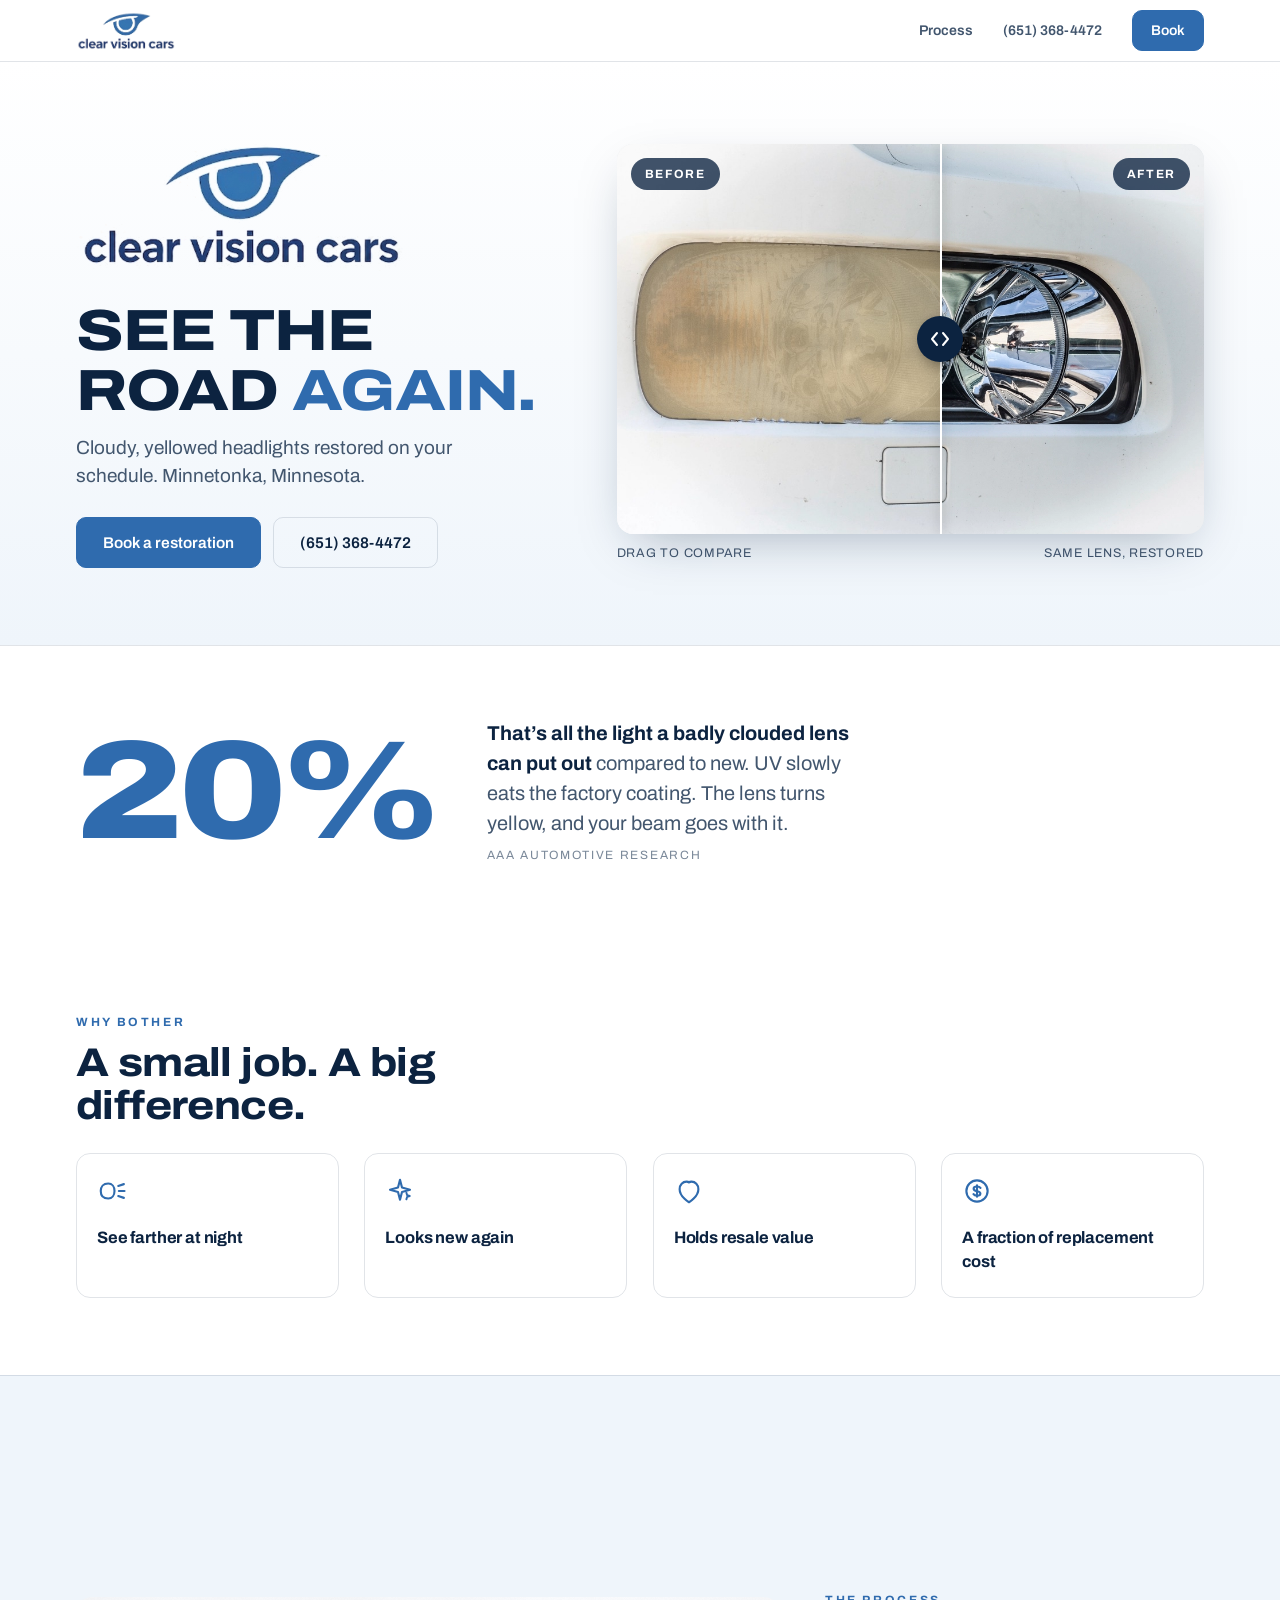
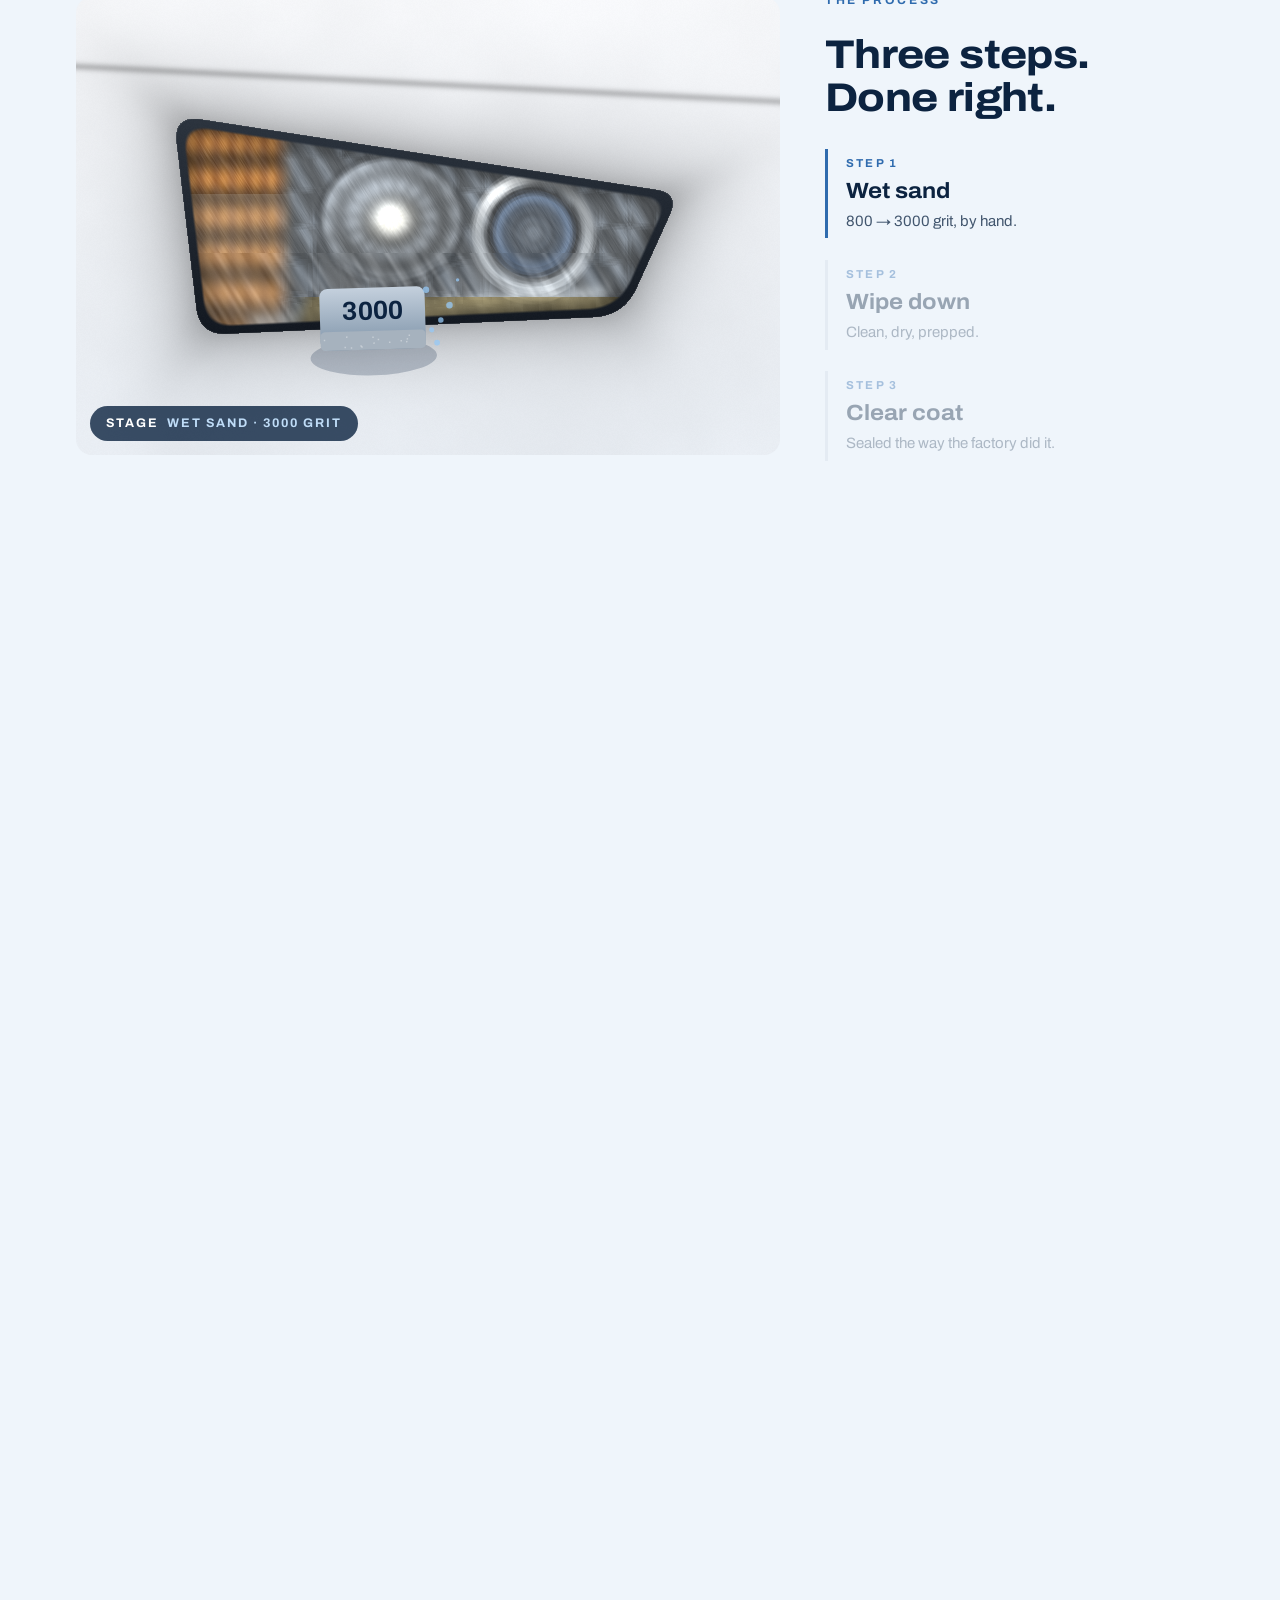
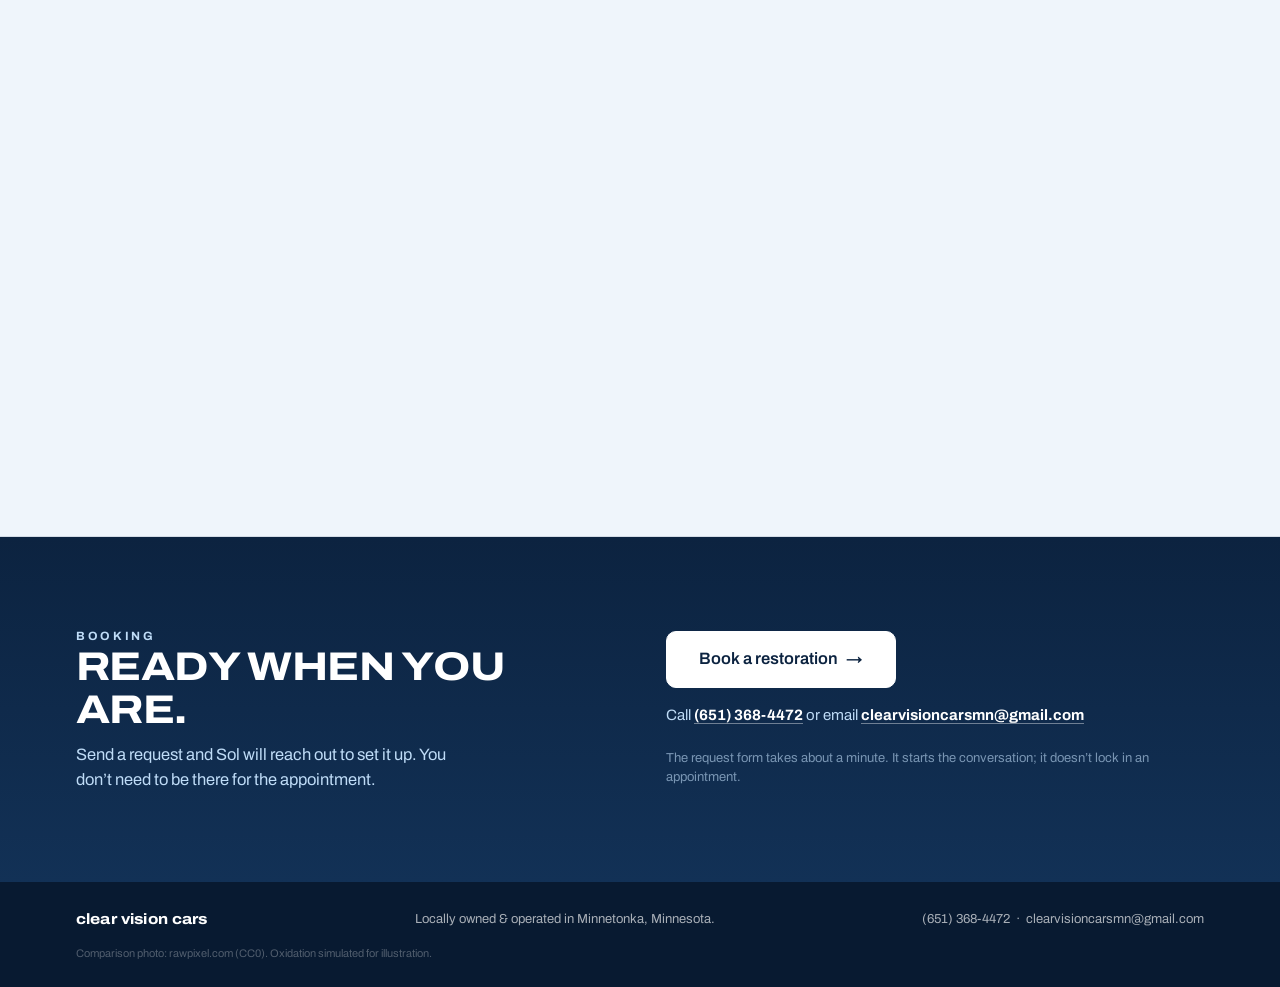
==== commit 72730927: "Remove placeholder reviews" ====
--- a/public/clear-vision-cars/index.html
+++ b/public/clear-vision-cars/index.html
@@ -72,17 +72,6 @@
 .ba::after{content:"";position:absolute;inset:0;cursor:ew-resize}
 .bacap{margin-top:10px;font-size:12.5px;color:var(--ink2);letter-spacing:.06em;text-transform:uppercase;
   display:flex;justify-content:space-between}
-
-/* reviews marquee */
-.marq{background:var(--navy);color:#fff;overflow:hidden;padding:22px 0}
-.mtrack{display:inline-flex;gap:0;white-space:nowrap;animation:marq 36s linear infinite;width:max-content}
-.marq:hover .mtrack{animation-play-state:paused}
-@keyframes marq{to{transform:translateX(-50%)}}
-.rev{display:inline-flex;align-items:baseline;gap:14px;padding:0 44px;border-right:1px solid rgba(255,255,255,.14)}
-.rev .stars{color:#F0B429;font-size:14px;letter-spacing:2px}
-.rev .q{font-size:15.5px;font-weight:500}
-.rev .who{font-size:13px;color:var(--ice);font-weight:600}
-@media (prefers-reduced-motion:reduce){ .mtrack{animation:none} .marq{overflow-x:auto} }
 
 /* stat band */
 .stat{background:var(--bg)}
@@ -171,7 +160,6 @@
     <a class="hlogo" href="#top" aria-label="Clear Vision Cars"><img src="assets/logo.png" alt="Clear Vision Cars"></a>
     <nav>
       <a href="#process">Process</a>
-      <a href="#reviews">Reviews</a>
       <a href="tel:+16513684472">(651) 368-4472</a>
       <a class="btn" href="https://docs.google.com/forms/d/e/1FAIpQLSciSpZyI2kTbDq9lTqUa61PR_cCRKOzuXVrTm6bC0Iv6xuK6Q/viewform" target="_blank" rel="noopener">Book</a>
     </nav>
@@ -204,14 +192,6 @@
     </div>
   </div>
 </section>
-
-<div class="marq" id="reviews" aria-label="Customer reviews">
-  <div class="mtrack" id="mtrack">
-    <!-- Reviews render from assets/reviews.json (see HOW-TO-EDIT.txt). This is the fallback. -->
-    <span class="rev"><span class="stars">★★★★★</span><span class="q">&ldquo;Sol was fast, considerate, and professional. I didn&rsquo;t know how much difference clean headlights would make until I had them!&rdquo;</span><span class="who">Luke, Minneapolis</span></span>
-    <span class="rev"><span class="stars">★★★★★</span><span class="q">&ldquo;Looks brand new. Should&rsquo;ve done it years ago.&rdquo;</span><span class="who">R.S., St. Louis Park</span></span>
-  </div>
-</div>
 
 <section class="stat">
   <div class="statwrap">
@@ -722,40 +702,6 @@
   requestAnimationFrame(frame);
 }
 
-/* ============ marquee (reviews from assets/reviews.json) ============ */
-function initMarquee(){
-  var tr = document.getElementById('mtrack');
-  var marq = tr.parentElement;
-  var FALLBACK = [
-    {stars:5, quote:"Sol was fast, considerate, and professional. I didn't know how much difference clean headlights would make until I had them!", name:"Luke", place:"Minneapolis"},
-    {stars:5, quote:"Looks brand new. Should've done it years ago.", name:"R.S.", place:"St. Louis Park"}
-  ];
-  function esc(s){ return String(s==null?'':s).replace(/&/g,'&amp;').replace(/</g,'&lt;').replace(/>/g,'&gt;'); }
-  function item(r){
-    var n = Math.max(1, Math.min(5, r.stars||5)), stars='';
-    for(var i=0;i<n;i++) stars+='★';
-    var who = esc(r.name); if(r.place) who += ', '+esc(r.place);
-    return '<span class="rev"><span class="stars">'+stars+'</span><span class="q">“'+esc(r.quote)+'”</span><span class="who">'+who+'</span></span>';
-  }
-  function render(list){
-    if(!Array.isArray(list) || !list.length) list = FALLBACK;
-    var base = list.map(item).join('');
-    tr.innerHTML = base;
-    var guard=0;
-    while(tr.scrollWidth < marq.clientWidth + 40 && guard<12){ tr.innerHTML += base; guard++; }
-    var groupW = tr.scrollWidth;
-    tr.innerHTML = tr.innerHTML + tr.innerHTML;   /* duplicate for seamless -50% loop */
-    if(!REDUCED && groupW > 0) tr.style.animationDuration = Math.max(18, groupW/60).toFixed(1)+'s';
-  }
-  render(FALLBACK);   /* immediate — works offline / on file:// */
-  if(window.fetch){
-    fetch('assets/reviews.json', {cache:'no-store'})
-      .then(function(r){ return r.ok ? r.json() : null; })
-      .then(function(d){ if(d) render(d); })
-      .catch(function(){});
-  }
-}
-
 /* ============ fireworks (you know where) ============ */
 function initFireworks(){
   var cv = document.getElementById('fw');
@@ -820,7 +766,6 @@
 
 initBA();
 initProcess();
-initMarquee();
 initFireworks();
 initReveal();
 })();
